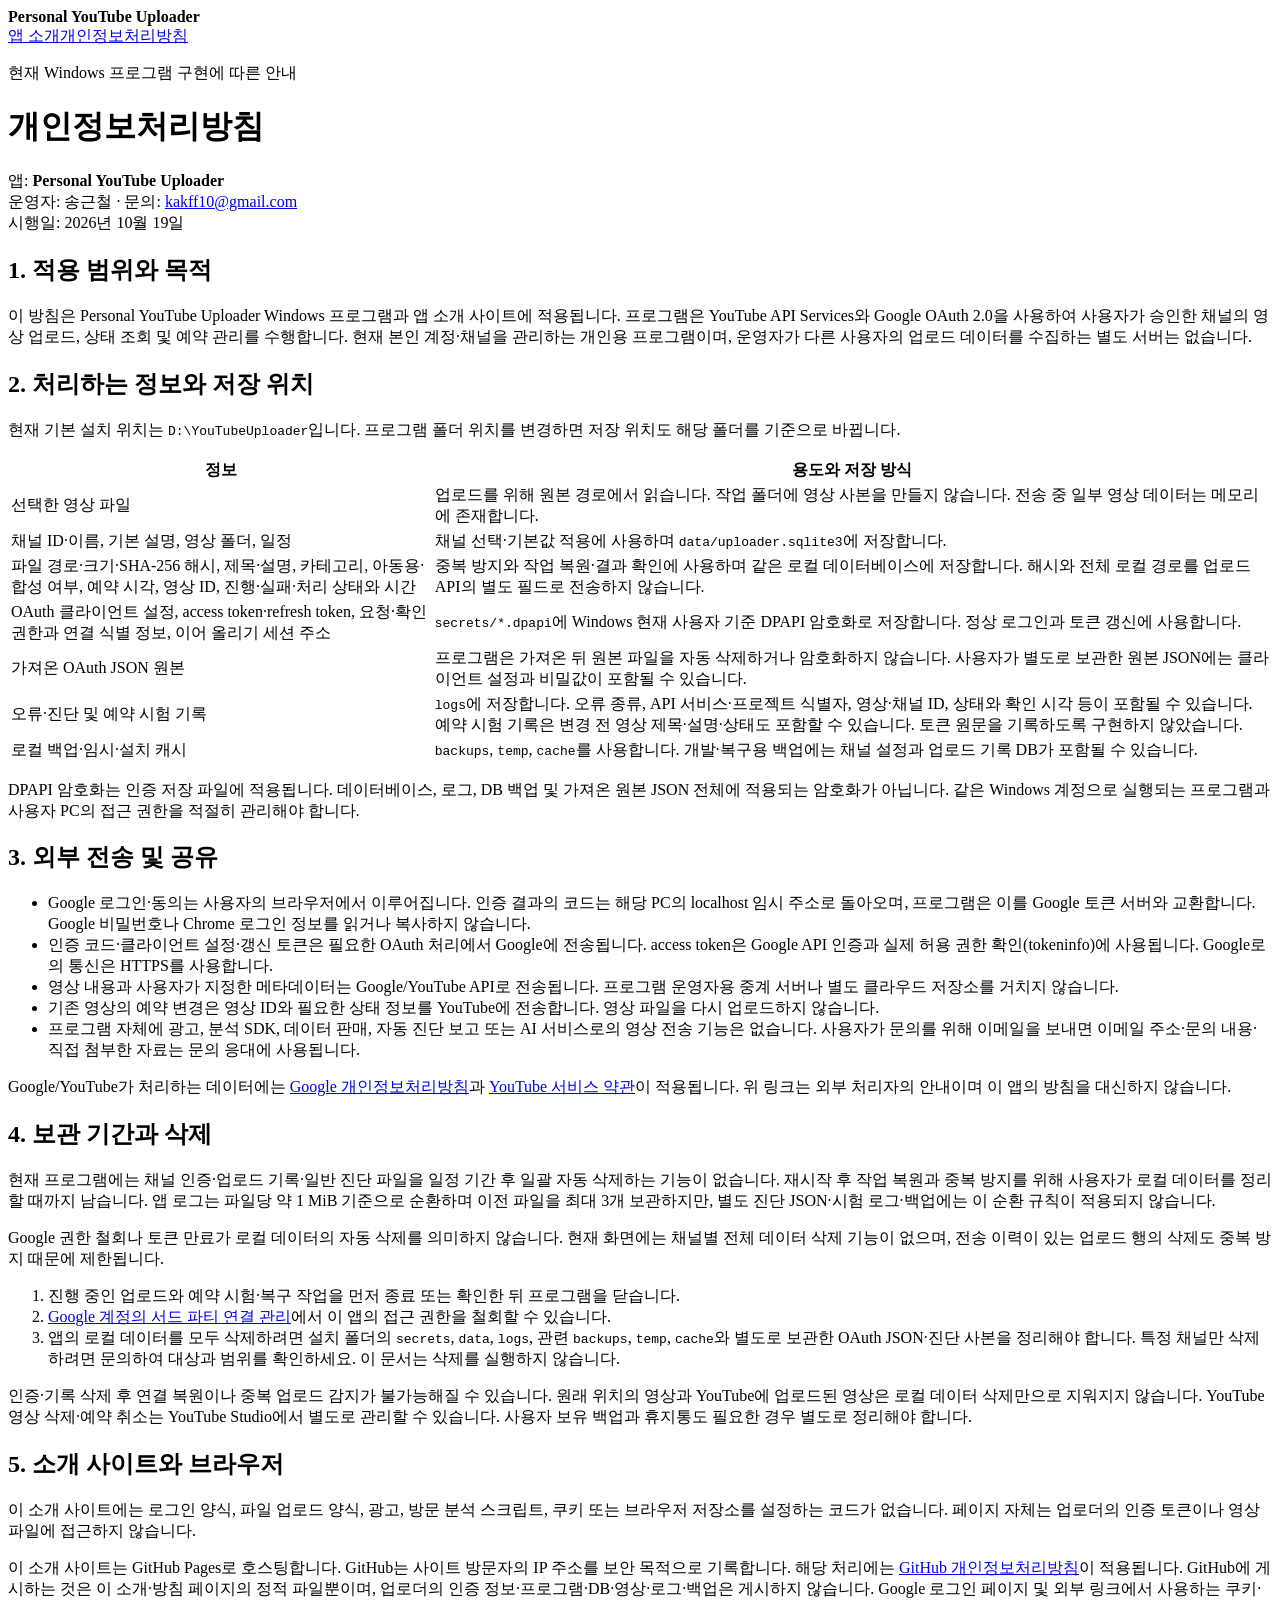
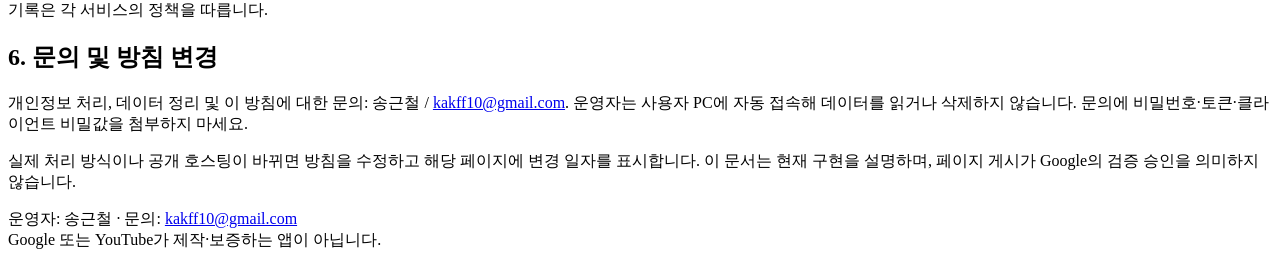
==== privacy.html @ 7fd6bea9 "Publish privacy.html" ====
<!doctype html><html lang="ko"><head><meta charset="utf-8"><meta name="viewport" content="width=device-width,initial-scale=1"><title>개인정보처리방침 | Personal YouTube Uploader</title><link rel="stylesheet" href="style.css"></head><body><header><strong>Personal YouTube Uploader</strong><nav aria-label="주 메뉴"><a href="index.html">앱 소개</a><a href="privacy.html">개인정보처리방침</a></nav></header><main><p class="badge">현재 Windows 프로그램 구현에 따른 안내</p><h1>개인정보처리방침</h1><p>앱: <strong>Personal YouTube Uploader</strong><br>운영자: 송근철 · 문의: <a href="mailto:kakff10@gmail.com">kakff10@gmail.com</a><br>시행일: 2026년 10월 19일</p>
<section><h2>1. 적용 범위와 목적</h2><p>이 방침은 Personal YouTube Uploader Windows 프로그램과 앱 소개 사이트에 적용됩니다. 프로그램은 YouTube API Services와 Google OAuth 2.0을 사용하여 사용자가 승인한 채널의 영상 업로드, 상태 조회 및 예약 관리를 수행합니다. 현재 본인 계정·채널을 관리하는 개인용 프로그램이며, 운영자가 다른 사용자의 업로드 데이터를 수집하는 별도 서버는 없습니다.</p></section>
<section><h2>2. 처리하는 정보와 저장 위치</h2><p>현재 기본 설치 위치는 <code>D:\YouTubeUploader</code>입니다. 프로그램 폴더 위치를 변경하면 저장 위치도 해당 폴더를 기준으로 바뀝니다.</p><table><thead><tr><th>정보</th><th>용도와 저장 방식</th></tr></thead><tbody>
<tr><td>선택한 영상 파일</td><td>업로드를 위해 원본 경로에서 읽습니다. 작업 폴더에 영상 사본을 만들지 않습니다. 전송 중 일부 영상 데이터는 메모리에 존재합니다.</td></tr>
<tr><td>채널 ID·이름, 기본 설명, 영상 폴더, 일정</td><td>채널 선택·기본값 적용에 사용하며 <code>data/uploader.sqlite3</code>에 저장합니다.</td></tr>
<tr><td>파일 경로·크기·SHA-256 해시, 제목·설명, 카테고리, 아동용·합성 여부, 예약 시각, 영상 ID, 진행·실패·처리 상태와 시간</td><td>중복 방지와 작업 복원·결과 확인에 사용하며 같은 로컬 데이터베이스에 저장합니다. 해시와 전체 로컬 경로를 업로드 API의 별도 필드로 전송하지 않습니다.</td></tr>
<tr><td>OAuth 클라이언트 설정, access token·refresh token, 요청·확인 권한과 연결 식별 정보, 이어 올리기 세션 주소</td><td><code>secrets/*.dpapi</code>에 Windows 현재 사용자 기준 DPAPI 암호화로 저장합니다. 정상 로그인과 토큰 갱신에 사용합니다.</td></tr>
<tr><td>가져온 OAuth JSON 원본</td><td>프로그램은 가져온 뒤 원본 파일을 자동 삭제하거나 암호화하지 않습니다. 사용자가 별도로 보관한 원본 JSON에는 클라이언트 설정과 비밀값이 포함될 수 있습니다.</td></tr>
<tr><td>오류·진단 및 예약 시험 기록</td><td><code>logs</code>에 저장합니다. 오류 종류, API 서비스·프로젝트 식별자, 영상·채널 ID, 상태와 확인 시각 등이 포함될 수 있습니다. 예약 시험 기록은 변경 전 영상 제목·설명·상태도 포함할 수 있습니다. 토큰 원문을 기록하도록 구현하지 않았습니다.</td></tr>
<tr><td>로컬 백업·임시·설치 캐시</td><td><code>backups</code>, <code>temp</code>, <code>cache</code>를 사용합니다. 개발·복구용 백업에는 채널 설정과 업로드 기록 DB가 포함될 수 있습니다.</td></tr>
</tbody></table><p>DPAPI 암호화는 인증 저장 파일에 적용됩니다. 데이터베이스, 로그, DB 백업 및 가져온 원본 JSON 전체에 적용되는 암호화가 아닙니다. 같은 Windows 계정으로 실행되는 프로그램과 사용자 PC의 접근 권한을 적절히 관리해야 합니다.</p></section>
<section><h2>3. 외부 전송 및 공유</h2><ul><li>Google 로그인·동의는 사용자의 브라우저에서 이루어집니다. 인증 결과의 코드는 해당 PC의 localhost 임시 주소로 돌아오며, 프로그램은 이를 Google 토큰 서버와 교환합니다. Google 비밀번호나 Chrome 로그인 정보를 읽거나 복사하지 않습니다.</li><li>인증 코드·클라이언트 설정·갱신 토큰은 필요한 OAuth 처리에서 Google에 전송됩니다. access token은 Google API 인증과 실제 허용 권한 확인(tokeninfo)에 사용됩니다. Google로의 통신은 HTTPS를 사용합니다.</li><li>영상 내용과 사용자가 지정한 메타데이터는 Google/YouTube API로 전송됩니다. 프로그램 운영자용 중계 서버나 별도 클라우드 저장소를 거치지 않습니다.</li><li>기존 영상의 예약 변경은 영상 ID와 필요한 상태 정보를 YouTube에 전송합니다. 영상 파일을 다시 업로드하지 않습니다.</li><li>프로그램 자체에 광고, 분석 SDK, 데이터 판매, 자동 진단 보고 또는 AI 서비스로의 영상 전송 기능은 없습니다. 사용자가 문의를 위해 이메일을 보내면 이메일 주소·문의 내용·직접 첨부한 자료는 문의 응대에 사용됩니다.</li></ul><p>Google/YouTube가 처리하는 데이터에는 <a href="https://policies.google.com/privacy">Google 개인정보처리방침</a>과 <a href="https://www.youtube.com/t/terms">YouTube 서비스 약관</a>이 적용됩니다. 위 링크는 외부 처리자의 안내이며 이 앱의 방침을 대신하지 않습니다.</p></section>
<section><h2>4. 보관 기간과 삭제</h2><p>현재 프로그램에는 채널 인증·업로드 기록·일반 진단 파일을 일정 기간 후 일괄 자동 삭제하는 기능이 없습니다. 재시작 후 작업 복원과 중복 방지를 위해 사용자가 로컬 데이터를 정리할 때까지 남습니다. 앱 로그는 파일당 약 1 MiB 기준으로 순환하며 이전 파일을 최대 3개 보관하지만, 별도 진단 JSON·시험 로그·백업에는 이 순환 규칙이 적용되지 않습니다.</p><p>Google 권한 철회나 토큰 만료가 로컬 데이터의 자동 삭제를 의미하지 않습니다. 현재 화면에는 채널별 전체 데이터 삭제 기능이 없으며, 전송 이력이 있는 업로드 행의 삭제도 중복 방지 때문에 제한됩니다.</p><ol><li>진행 중인 업로드와 예약 시험·복구 작업을 먼저 종료 또는 확인한 뒤 프로그램을 닫습니다.</li><li><a href="https://myaccount.google.com/connections">Google 계정의 서드 파티 연결 관리</a>에서 이 앱의 접근 권한을 철회할 수 있습니다.</li><li>앱의 로컬 데이터를 모두 삭제하려면 설치 폴더의 <code>secrets</code>, <code>data</code>, <code>logs</code>, 관련 <code>backups</code>, <code>temp</code>, <code>cache</code>와 별도로 보관한 OAuth JSON·진단 사본을 정리해야 합니다. 특정 채널만 삭제하려면 문의하여 대상과 범위를 확인하세요. 이 문서는 삭제를 실행하지 않습니다.</li></ol><p>인증·기록 삭제 후 연결 복원이나 중복 업로드 감지가 불가능해질 수 있습니다. 원래 위치의 영상과 YouTube에 업로드된 영상은 로컬 데이터 삭제만으로 지워지지 않습니다. YouTube 영상 삭제·예약 취소는 YouTube Studio에서 별도로 관리할 수 있습니다. 사용자 보유 백업과 휴지통도 필요한 경우 별도로 정리해야 합니다.</p></section>
<section><h2>5. 소개 사이트와 브라우저</h2><p>이 소개 사이트에는 로그인 양식, 파일 업로드 양식, 광고, 방문 분석 스크립트, 쿠키 또는 브라우저 저장소를 설정하는 코드가 없습니다. 페이지 자체는 업로더의 인증 토큰이나 영상 파일에 접근하지 않습니다.</p><p>이 소개 사이트는 GitHub Pages로 호스팅합니다. GitHub는 사이트 방문자의 IP 주소를 보안 목적으로 기록합니다. 해당 처리에는 <a href="https://docs.github.com/en/site-policy/privacy-policies/github-general-privacy-statement">GitHub 개인정보처리방침</a>이 적용됩니다. GitHub에 게시하는 것은 이 소개·방침 페이지의 정적 파일뿐이며, 업로더의 인증 정보·프로그램·DB·영상·로그·백업은 게시하지 않습니다. Google 로그인 페이지 및 외부 링크에서 사용하는 쿠키·기록은 각 서비스의 정책을 따릅니다.</p></section>
<section><h2>6. 문의 및 방침 변경</h2><p>개인정보 처리, 데이터 정리 및 이 방침에 대한 문의: 송근철 / <a href="mailto:kakff10@gmail.com">kakff10@gmail.com</a>. 운영자는 사용자 PC에 자동 접속해 데이터를 읽거나 삭제하지 않습니다. 문의에 비밀번호·토큰·클라이언트 비밀값을 첨부하지 마세요.</p><p>실제 처리 방식이나 공개 호스팅이 바뀌면 방침을 수정하고 해당 페이지에 변경 일자를 표시합니다. 이 문서는 현재 구현을 설명하며, 페이지 게시가 Google의 검증 승인을 의미하지 않습니다.</p></section></main><footer>운영자: 송근철 · 문의: <a href="mailto:kakff10@gmail.com">kakff10@gmail.com</a><br>Google 또는 YouTube가 제작·보증하는 앱이 아닙니다.</footer></body></html>
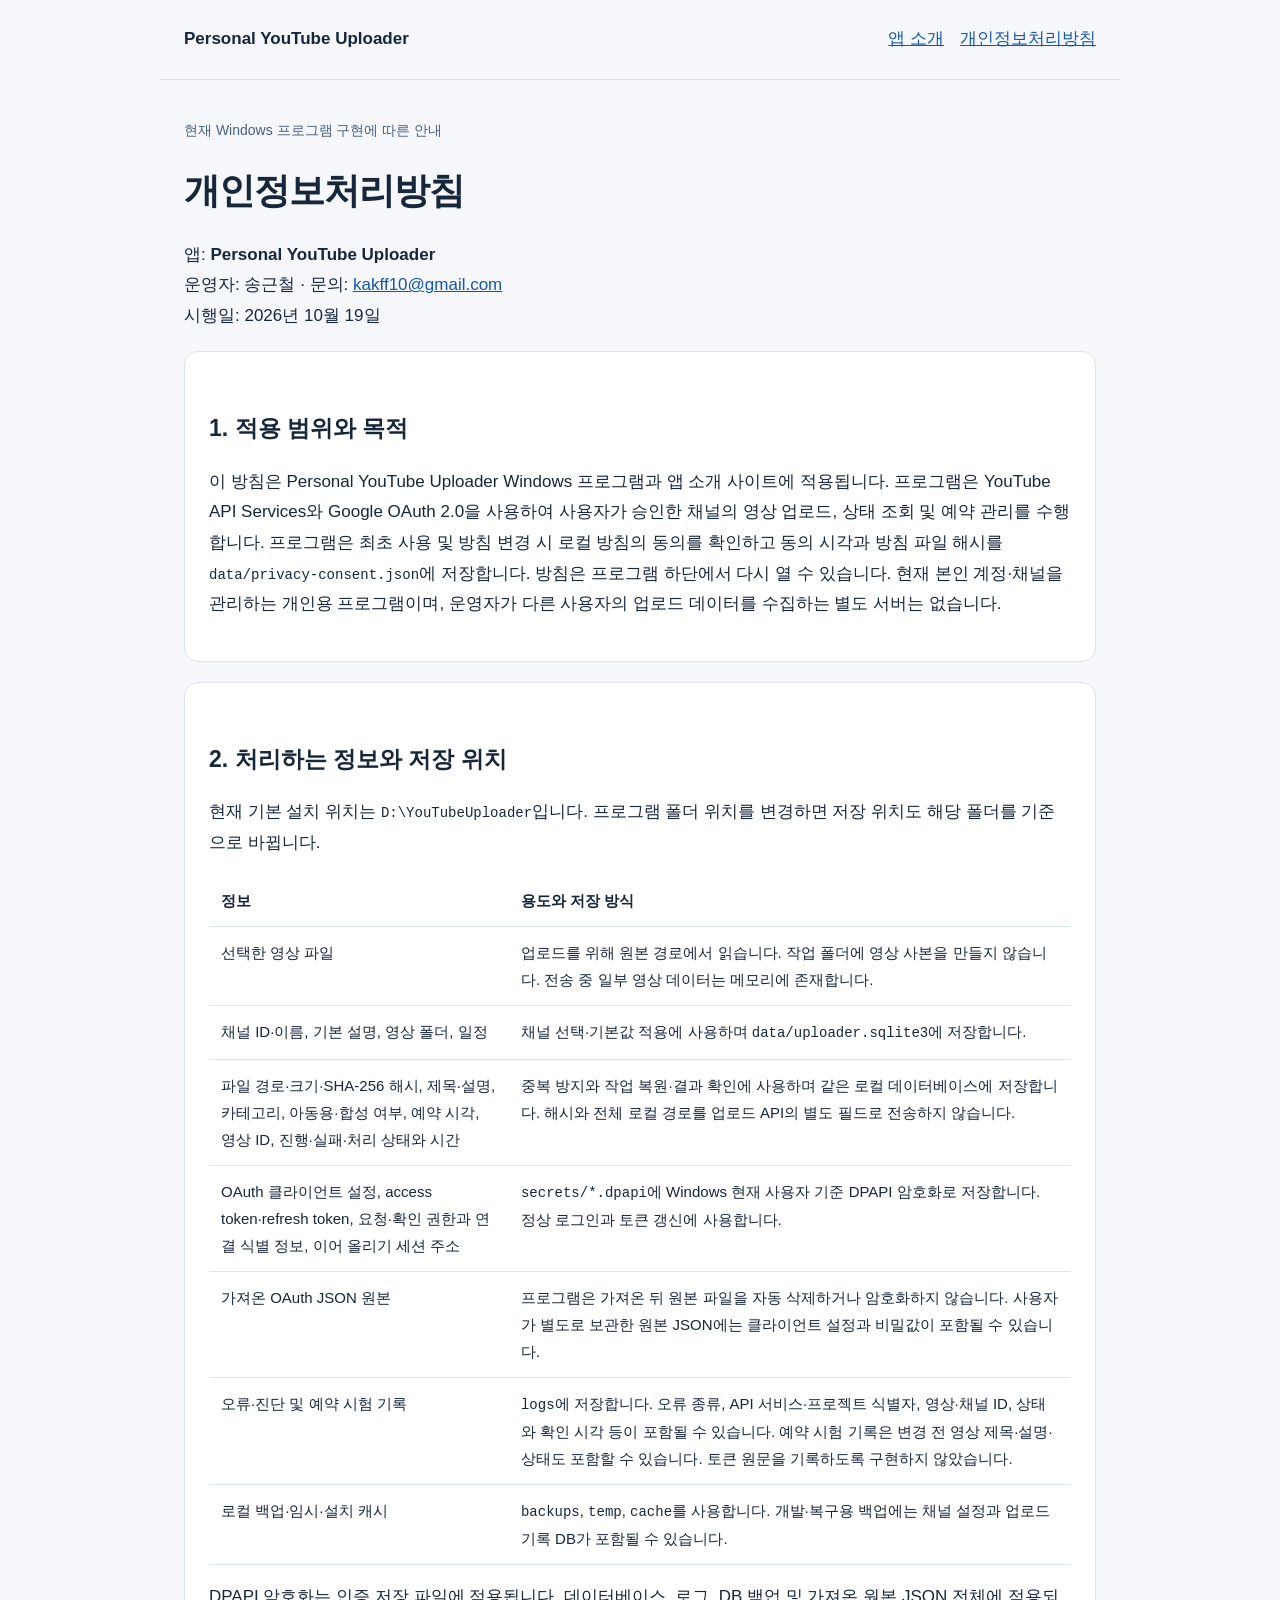
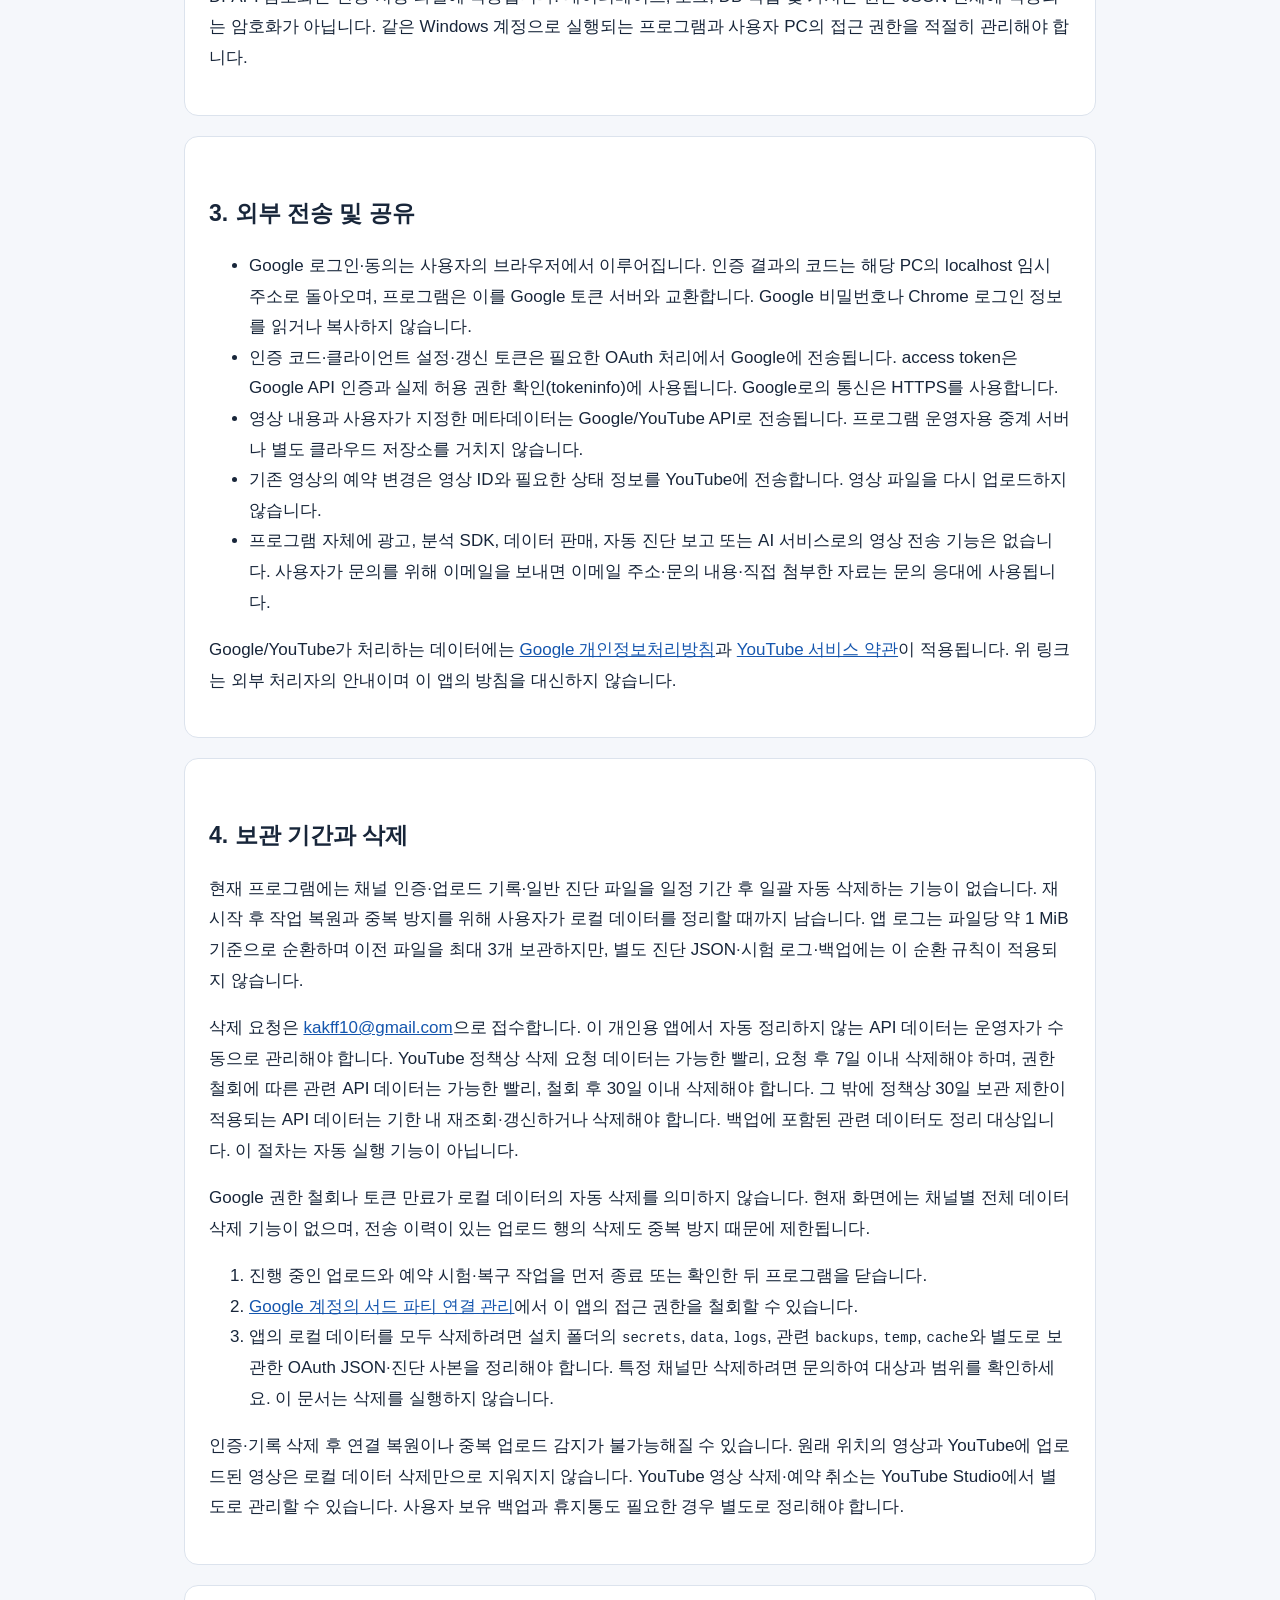
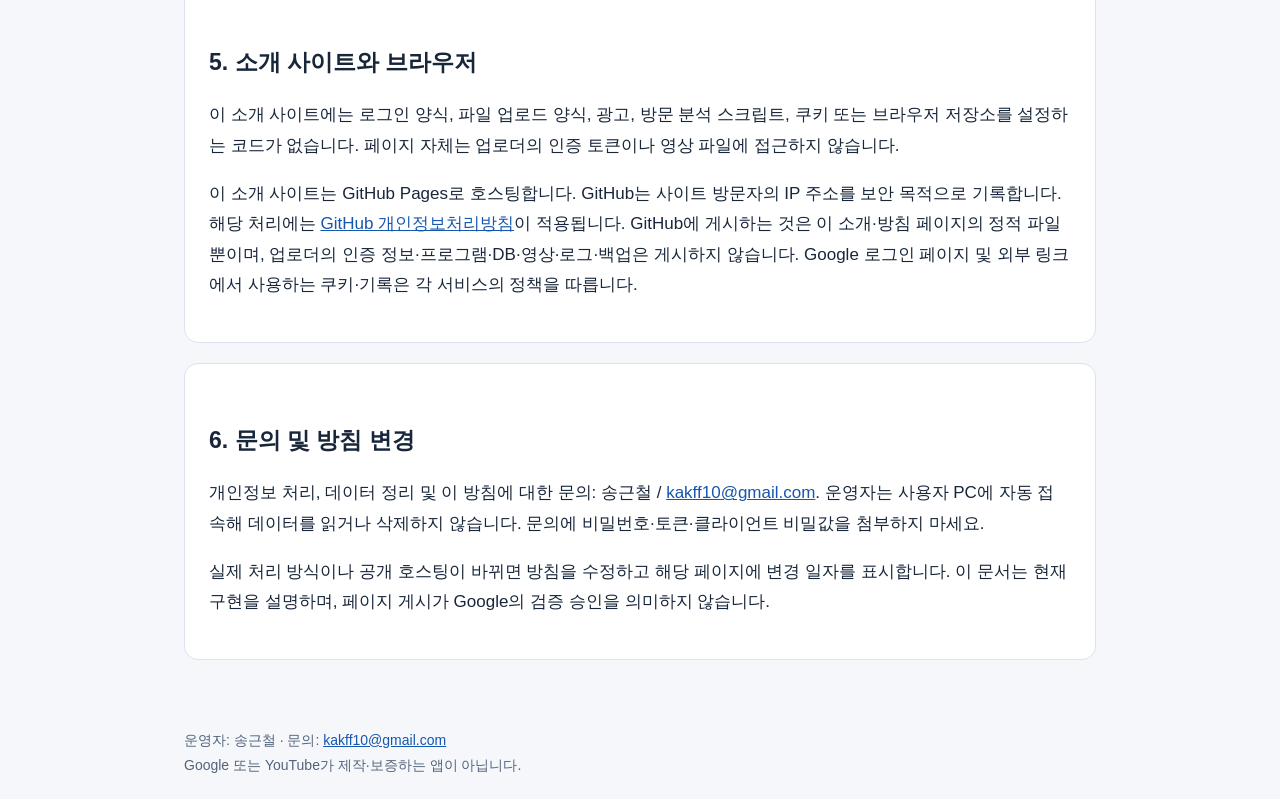
==== commit ff3de56b: "Align privacy policy with consent and retention procedures" ====
--- a/privacy.html
+++ b/privacy.html
@@ -1,5 +1,5 @@
 <!doctype html><html lang="ko"><head><meta charset="utf-8"><meta name="viewport" content="width=device-width,initial-scale=1"><title>개인정보처리방침 | Personal YouTube Uploader</title><link rel="stylesheet" href="style.css"></head><body><header><strong>Personal YouTube Uploader</strong><nav aria-label="주 메뉴"><a href="index.html">앱 소개</a><a href="privacy.html">개인정보처리방침</a></nav></header><main><p class="badge">현재 Windows 프로그램 구현에 따른 안내</p><h1>개인정보처리방침</h1><p>앱: <strong>Personal YouTube Uploader</strong><br>운영자: 송근철 · 문의: <a href="mailto:kakff10@gmail.com">kakff10@gmail.com</a><br>시행일: 2026년 10월 19일</p>
-<section><h2>1. 적용 범위와 목적</h2><p>이 방침은 Personal YouTube Uploader Windows 프로그램과 앱 소개 사이트에 적용됩니다. 프로그램은 YouTube API Services와 Google OAuth 2.0을 사용하여 사용자가 승인한 채널의 영상 업로드, 상태 조회 및 예약 관리를 수행합니다. 현재 본인 계정·채널을 관리하는 개인용 프로그램이며, 운영자가 다른 사용자의 업로드 데이터를 수집하는 별도 서버는 없습니다.</p></section>
+<section><h2>1. 적용 범위와 목적</h2><p>이 방침은 Personal YouTube Uploader Windows 프로그램과 앱 소개 사이트에 적용됩니다. 프로그램은 YouTube API Services와 Google OAuth 2.0을 사용하여 사용자가 승인한 채널의 영상 업로드, 상태 조회 및 예약 관리를 수행합니다. 프로그램은 최초 사용 및 방침 변경 시 로컬 방침의 동의를 확인하고 동의 시각과 방침 파일 해시를 <code>data/privacy-consent.json</code>에 저장합니다. 방침은 프로그램 하단에서 다시 열 수 있습니다. 현재 본인 계정·채널을 관리하는 개인용 프로그램이며, 운영자가 다른 사용자의 업로드 데이터를 수집하는 별도 서버는 없습니다.</p></section>
 <section><h2>2. 처리하는 정보와 저장 위치</h2><p>현재 기본 설치 위치는 <code>D:\YouTubeUploader</code>입니다. 프로그램 폴더 위치를 변경하면 저장 위치도 해당 폴더를 기준으로 바뀝니다.</p><table><thead><tr><th>정보</th><th>용도와 저장 방식</th></tr></thead><tbody>
 <tr><td>선택한 영상 파일</td><td>업로드를 위해 원본 경로에서 읽습니다. 작업 폴더에 영상 사본을 만들지 않습니다. 전송 중 일부 영상 데이터는 메모리에 존재합니다.</td></tr>
 <tr><td>채널 ID·이름, 기본 설명, 영상 폴더, 일정</td><td>채널 선택·기본값 적용에 사용하며 <code>data/uploader.sqlite3</code>에 저장합니다.</td></tr>
@@ -10,6 +10,6 @@
 <tr><td>로컬 백업·임시·설치 캐시</td><td><code>backups</code>, <code>temp</code>, <code>cache</code>를 사용합니다. 개발·복구용 백업에는 채널 설정과 업로드 기록 DB가 포함될 수 있습니다.</td></tr>
 </tbody></table><p>DPAPI 암호화는 인증 저장 파일에 적용됩니다. 데이터베이스, 로그, DB 백업 및 가져온 원본 JSON 전체에 적용되는 암호화가 아닙니다. 같은 Windows 계정으로 실행되는 프로그램과 사용자 PC의 접근 권한을 적절히 관리해야 합니다.</p></section>
 <section><h2>3. 외부 전송 및 공유</h2><ul><li>Google 로그인·동의는 사용자의 브라우저에서 이루어집니다. 인증 결과의 코드는 해당 PC의 localhost 임시 주소로 돌아오며, 프로그램은 이를 Google 토큰 서버와 교환합니다. Google 비밀번호나 Chrome 로그인 정보를 읽거나 복사하지 않습니다.</li><li>인증 코드·클라이언트 설정·갱신 토큰은 필요한 OAuth 처리에서 Google에 전송됩니다. access token은 Google API 인증과 실제 허용 권한 확인(tokeninfo)에 사용됩니다. Google로의 통신은 HTTPS를 사용합니다.</li><li>영상 내용과 사용자가 지정한 메타데이터는 Google/YouTube API로 전송됩니다. 프로그램 운영자용 중계 서버나 별도 클라우드 저장소를 거치지 않습니다.</li><li>기존 영상의 예약 변경은 영상 ID와 필요한 상태 정보를 YouTube에 전송합니다. 영상 파일을 다시 업로드하지 않습니다.</li><li>프로그램 자체에 광고, 분석 SDK, 데이터 판매, 자동 진단 보고 또는 AI 서비스로의 영상 전송 기능은 없습니다. 사용자가 문의를 위해 이메일을 보내면 이메일 주소·문의 내용·직접 첨부한 자료는 문의 응대에 사용됩니다.</li></ul><p>Google/YouTube가 처리하는 데이터에는 <a href="https://policies.google.com/privacy">Google 개인정보처리방침</a>과 <a href="https://www.youtube.com/t/terms">YouTube 서비스 약관</a>이 적용됩니다. 위 링크는 외부 처리자의 안내이며 이 앱의 방침을 대신하지 않습니다.</p></section>
-<section><h2>4. 보관 기간과 삭제</h2><p>현재 프로그램에는 채널 인증·업로드 기록·일반 진단 파일을 일정 기간 후 일괄 자동 삭제하는 기능이 없습니다. 재시작 후 작업 복원과 중복 방지를 위해 사용자가 로컬 데이터를 정리할 때까지 남습니다. 앱 로그는 파일당 약 1 MiB 기준으로 순환하며 이전 파일을 최대 3개 보관하지만, 별도 진단 JSON·시험 로그·백업에는 이 순환 규칙이 적용되지 않습니다.</p><p>Google 권한 철회나 토큰 만료가 로컬 데이터의 자동 삭제를 의미하지 않습니다. 현재 화면에는 채널별 전체 데이터 삭제 기능이 없으며, 전송 이력이 있는 업로드 행의 삭제도 중복 방지 때문에 제한됩니다.</p><ol><li>진행 중인 업로드와 예약 시험·복구 작업을 먼저 종료 또는 확인한 뒤 프로그램을 닫습니다.</li><li><a href="https://myaccount.google.com/connections">Google 계정의 서드 파티 연결 관리</a>에서 이 앱의 접근 권한을 철회할 수 있습니다.</li><li>앱의 로컬 데이터를 모두 삭제하려면 설치 폴더의 <code>secrets</code>, <code>data</code>, <code>logs</code>, 관련 <code>backups</code>, <code>temp</code>, <code>cache</code>와 별도로 보관한 OAuth JSON·진단 사본을 정리해야 합니다. 특정 채널만 삭제하려면 문의하여 대상과 범위를 확인하세요. 이 문서는 삭제를 실행하지 않습니다.</li></ol><p>인증·기록 삭제 후 연결 복원이나 중복 업로드 감지가 불가능해질 수 있습니다. 원래 위치의 영상과 YouTube에 업로드된 영상은 로컬 데이터 삭제만으로 지워지지 않습니다. YouTube 영상 삭제·예약 취소는 YouTube Studio에서 별도로 관리할 수 있습니다. 사용자 보유 백업과 휴지통도 필요한 경우 별도로 정리해야 합니다.</p></section>
+<section><h2>4. 보관 기간과 삭제</h2><p>현재 프로그램에는 채널 인증·업로드 기록·일반 진단 파일을 일정 기간 후 일괄 자동 삭제하는 기능이 없습니다. 재시작 후 작업 복원과 중복 방지를 위해 사용자가 로컬 데이터를 정리할 때까지 남습니다. 앱 로그는 파일당 약 1 MiB 기준으로 순환하며 이전 파일을 최대 3개 보관하지만, 별도 진단 JSON·시험 로그·백업에는 이 순환 규칙이 적용되지 않습니다.</p><p>삭제 요청은 <a href="mailto:kakff10@gmail.com">kakff10@gmail.com</a>으로 접수합니다. 이 개인용 앱에서 자동 정리하지 않는 API 데이터는 운영자가 수동으로 관리해야 합니다. YouTube 정책상 삭제 요청 데이터는 가능한 빨리, 요청 후 7일 이내 삭제해야 하며, 권한 철회에 따른 관련 API 데이터는 가능한 빨리, 철회 후 30일 이내 삭제해야 합니다. 그 밖에 정책상 30일 보관 제한이 적용되는 API 데이터는 기한 내 재조회·갱신하거나 삭제해야 합니다. 백업에 포함된 관련 데이터도 정리 대상입니다. 이 절차는 자동 실행 기능이 아닙니다.</p><p>Google 권한 철회나 토큰 만료가 로컬 데이터의 자동 삭제를 의미하지 않습니다. 현재 화면에는 채널별 전체 데이터 삭제 기능이 없으며, 전송 이력이 있는 업로드 행의 삭제도 중복 방지 때문에 제한됩니다.</p><ol><li>진행 중인 업로드와 예약 시험·복구 작업을 먼저 종료 또는 확인한 뒤 프로그램을 닫습니다.</li><li><a href="https://myaccount.google.com/connections">Google 계정의 서드 파티 연결 관리</a>에서 이 앱의 접근 권한을 철회할 수 있습니다.</li><li>앱의 로컬 데이터를 모두 삭제하려면 설치 폴더의 <code>secrets</code>, <code>data</code>, <code>logs</code>, 관련 <code>backups</code>, <code>temp</code>, <code>cache</code>와 별도로 보관한 OAuth JSON·진단 사본을 정리해야 합니다. 특정 채널만 삭제하려면 문의하여 대상과 범위를 확인하세요. 이 문서는 삭제를 실행하지 않습니다.</li></ol><p>인증·기록 삭제 후 연결 복원이나 중복 업로드 감지가 불가능해질 수 있습니다. 원래 위치의 영상과 YouTube에 업로드된 영상은 로컬 데이터 삭제만으로 지워지지 않습니다. YouTube 영상 삭제·예약 취소는 YouTube Studio에서 별도로 관리할 수 있습니다. 사용자 보유 백업과 휴지통도 필요한 경우 별도로 정리해야 합니다.</p></section>
 <section><h2>5. 소개 사이트와 브라우저</h2><p>이 소개 사이트에는 로그인 양식, 파일 업로드 양식, 광고, 방문 분석 스크립트, 쿠키 또는 브라우저 저장소를 설정하는 코드가 없습니다. 페이지 자체는 업로더의 인증 토큰이나 영상 파일에 접근하지 않습니다.</p><p>이 소개 사이트는 GitHub Pages로 호스팅합니다. GitHub는 사이트 방문자의 IP 주소를 보안 목적으로 기록합니다. 해당 처리에는 <a href="https://docs.github.com/en/site-policy/privacy-policies/github-general-privacy-statement">GitHub 개인정보처리방침</a>이 적용됩니다. GitHub에 게시하는 것은 이 소개·방침 페이지의 정적 파일뿐이며, 업로더의 인증 정보·프로그램·DB·영상·로그·백업은 게시하지 않습니다. Google 로그인 페이지 및 외부 링크에서 사용하는 쿠키·기록은 각 서비스의 정책을 따릅니다.</p></section>
 <section><h2>6. 문의 및 방침 변경</h2><p>개인정보 처리, 데이터 정리 및 이 방침에 대한 문의: 송근철 / <a href="mailto:kakff10@gmail.com">kakff10@gmail.com</a>. 운영자는 사용자 PC에 자동 접속해 데이터를 읽거나 삭제하지 않습니다. 문의에 비밀번호·토큰·클라이언트 비밀값을 첨부하지 마세요.</p><p>실제 처리 방식이나 공개 호스팅이 바뀌면 방침을 수정하고 해당 페이지에 변경 일자를 표시합니다. 이 문서는 현재 구현을 설명하며, 페이지 게시가 Google의 검증 승인을 의미하지 않습니다.</p></section></main><footer>운영자: 송근철 · 문의: <a href="mailto:kakff10@gmail.com">kakff10@gmail.com</a><br>Google 또는 YouTube가 제작·보증하는 앱이 아닙니다.</footer></body></html>
--- a/style.css
+++ b/style.css
@@ -0,0 +1 @@
+*{box-sizing:border-box}body{margin:0;background:#f5f7fb;color:#18263a;font:17px/1.8 "Malgun Gothic",sans-serif}header,main,footer{max-width:960px;margin:auto;padding:24px}header{display:flex;justify-content:space-between;gap:20px;border-bottom:1px solid #d8e0eb}a{color:#1556ae}nav a{margin-left:16px}.badge{font-size:14px;color:#47617e}h1{font-size:36px;line-height:1.35;letter-spacing:-1px}h2{font-size:23px;margin:32px 0 12px}section{background:white;border:1px solid #dce3ed;border-radius:14px;padding:24px;margin:20px 0}table{width:100%;border-collapse:collapse;font-size:15px}th,td{text-align:left;vertical-align:top;padding:12px;border-bottom:1px solid #dce3ed;overflow-wrap:anywhere}code{font-size:14px;overflow-wrap:anywhere}footer{font-size:14px;color:#53647a}.notice{padding:14px 18px;background:#fff4d9;border-left:4px solid #b37800}.button{display:inline-block;background:#1556ae;color:#fff;padding:10px 20px;border-radius:8px;text-decoration:none}a:focus-visible{outline:3px solid #bc6600;outline-offset:4px}@media(max-width:600px){header{display:block}nav a{margin:0 16px 0 0}h1{font-size:29px}main{padding:16px}section{padding:16px}th,td{padding:7px}}
